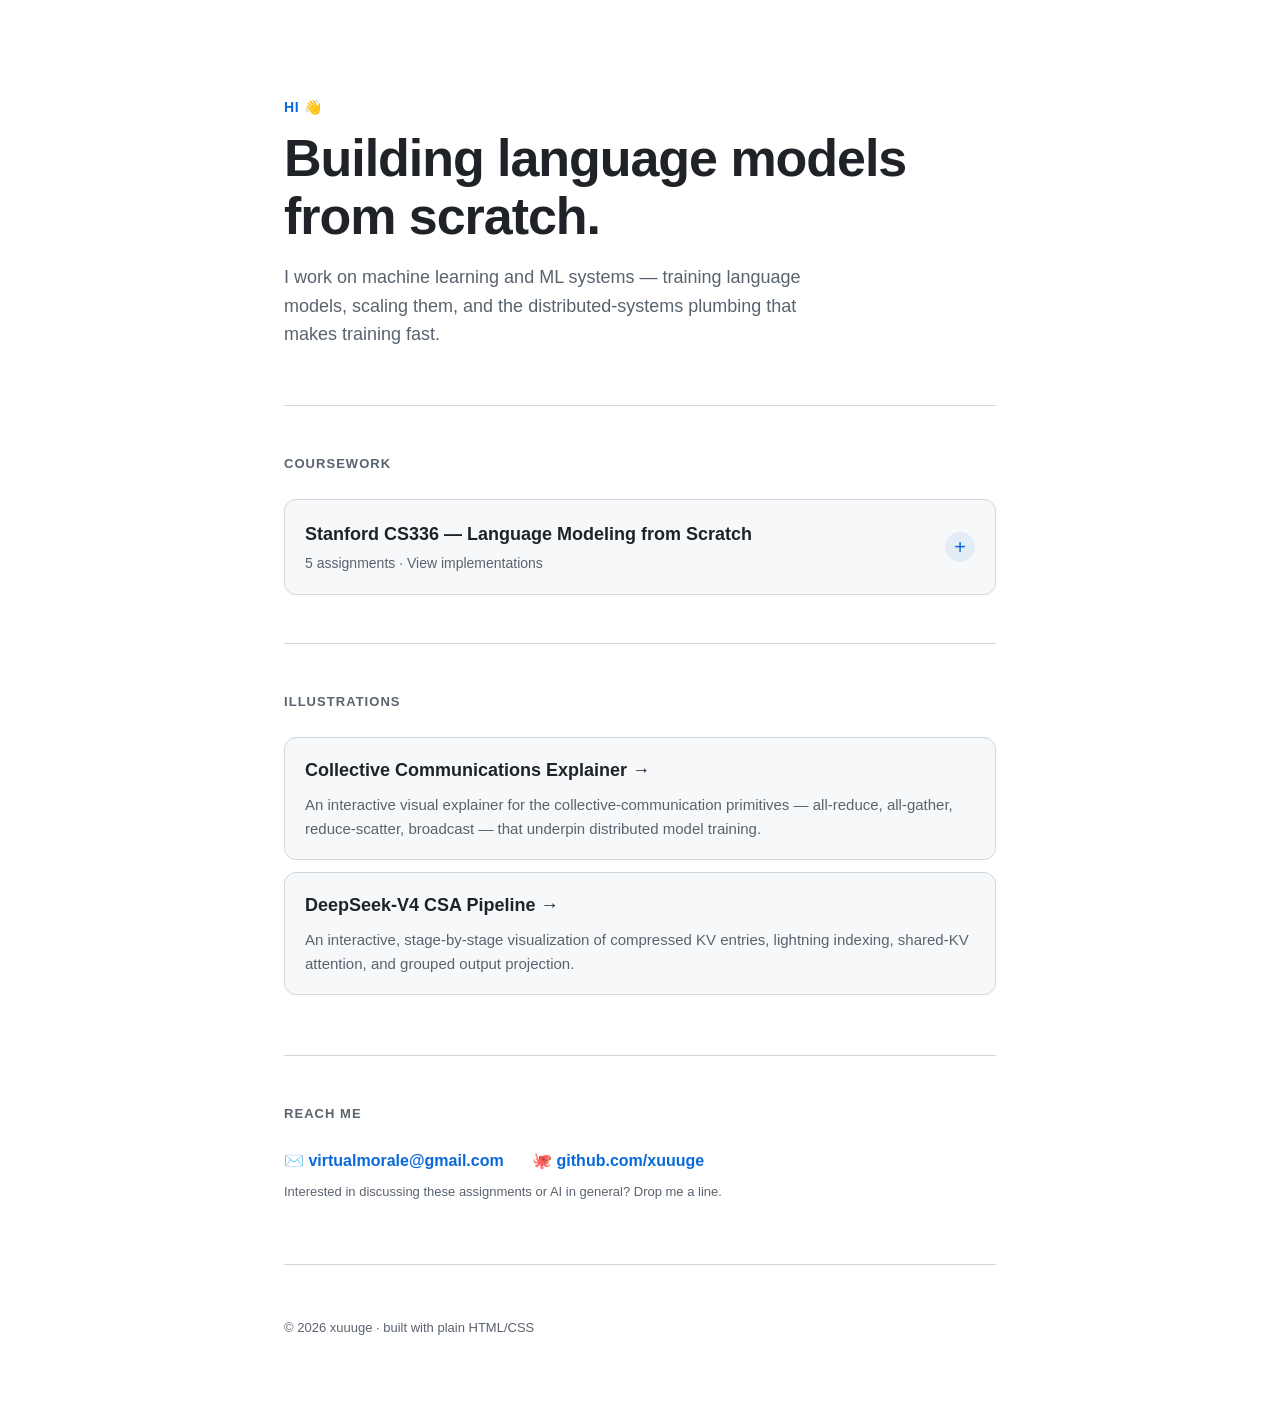
==== index.html @ 90b99996 "Collapse CS336 coursework and rename illustrations" ====
<!DOCTYPE html>
<html lang="en">
<head>
<meta charset="UTF-8" />
<meta name="viewport" content="width=device-width, initial-scale=1.0" />
<title>xuuuge</title>
<meta name="description" content="Machine learning and ML systems — language models from scratch, scaling, and distributed training." />
<style>
  :root {
    --bg: #0d1117;
    --bg-card: #161b22;
    --border: #30363d;
    --text: #e6edf3;
    --muted: #9198a1;
    --accent: #58a6ff;
    --accent-soft: rgba(88,166,255,0.12);
    --tag: #1f6feb;
  }
  @media (prefers-color-scheme: light) {
    :root {
      --bg: #ffffff;
      --bg-card: #f6f8fa;
      --border: #d0d7de;
      --text: #1f2328;
      --muted: #59636e;
      --accent: #0969da;
      --accent-soft: rgba(9,105,218,0.08);
      --tag: #0969da;
    }
  }
  * { box-sizing: border-box; }
  html { scroll-behavior: smooth; }
  body {
    margin: 0;
    background: var(--bg);
    color: var(--text);
    font-family: -apple-system, BlinkMacSystemFont, "Segoe UI", Helvetica, Arial, sans-serif;
    line-height: 1.6;
    -webkit-font-smoothing: antialiased;
  }
  .wrap { max-width: 760px; margin: 0 auto; padding: 0 24px; }

  header {
    padding: 96px 0 56px;
    border-bottom: 1px solid var(--border);
  }
  .hi { font-size: 14px; color: var(--accent); font-weight: 600; letter-spacing: .04em; text-transform: uppercase; margin: 0 0 12px; }
  h1 { font-size: clamp(34px, 6vw, 52px); line-height: 1.1; margin: 0 0 18px; font-weight: 800; letter-spacing: -0.02em; }
  .lede { font-size: 18px; color: var(--muted); margin: 0; max-width: 56ch; }

  section { padding: 48px 0; border-bottom: 1px solid var(--border); }
  h2 { font-size: 13px; text-transform: uppercase; letter-spacing: .08em; color: var(--muted); margin: 0 0 24px; font-weight: 700; }

  .note { color: var(--muted); font-size: 15px; margin: -8px 0 24px; }

  .card {
    display: block;
    text-decoration: none;
    color: inherit;
    background: var(--bg-card);
    border: 1px solid var(--border);
    border-radius: 12px;
    padding: 18px 20px;
    margin-bottom: 12px;
    transition: border-color .15s ease, transform .15s ease;
  }
  .card:hover { border-color: var(--accent); transform: translateY(-2px); }
  .card-top { display: flex; align-items: baseline; gap: 10px; flex-wrap: wrap; }
  .card-title { font-weight: 700; font-size: 17px; }
  .num { color: var(--accent); font-variant-numeric: tabular-nums; font-weight: 800; }
  .topics { color: var(--text); font-size: 14px; margin: 6px 0 0; }
  .status { color: var(--muted); font-size: 13px; margin: 8px 0 0; }
  .status b { color: var(--text); font-weight: 600; }

  .course {
    background: var(--bg-card);
    border: 1px solid var(--border);
    border-radius: 12px;
    overflow: hidden;
    transition: border-color .15s ease;
  }
  .course:hover,
  .course[open] { border-color: var(--accent); }
  .course summary {
    display: flex;
    align-items: center;
    gap: 16px;
    padding: 20px;
    cursor: pointer;
    list-style: none;
    user-select: none;
  }
  .course summary::-webkit-details-marker { display: none; }
  .course-summary { flex: 1; min-width: 0; }
  .course-title { display: block; font-size: 18px; font-weight: 700; }
  .course-meta { display: block; color: var(--muted); font-size: 14px; margin-top: 3px; }
  .course-toggle {
    width: 30px;
    height: 30px;
    display: grid;
    place-items: center;
    flex: 0 0 auto;
    color: var(--accent);
    background: var(--accent-soft);
    border-radius: 50%;
    font-size: 20px;
    line-height: 1;
    transition: transform .2s ease;
  }
  .course[open] .course-toggle { transform: rotate(45deg); }
  .course-content {
    padding: 0 20px 20px;
    border-top: 1px solid var(--border);
  }
  .course .note { margin: 16px 0; }
  .assignment {
    display: grid;
    grid-template-columns: 28px minmax(0, 1fr) auto;
    align-items: center;
    gap: 12px;
    padding: 14px 0;
    color: inherit;
    text-decoration: none;
    border-top: 1px solid var(--border);
  }
  .assignment:hover .assignment-title { color: var(--accent); }
  .assignment-copy { min-width: 0; }
  .assignment-title { font-weight: 700; transition: color .15s ease; }
  .assignment .topics,
  .assignment .status { display: block; }
  .assignment .topics { color: var(--muted); margin-top: 2px; }
  .assignment-arrow { color: var(--accent); font-size: 18px; }

  .project .card-title { font-size: 18px; }
  .project p { margin: 8px 0 0; color: var(--muted); font-size: 15px; }

  .contact a {
    display: inline-flex; align-items: center; gap: 8px;
    color: var(--accent); text-decoration: none; font-weight: 600;
    margin-right: 24px;
  }
  .contact a:hover { text-decoration: underline; }

  footer { padding: 40px 0 64px; color: var(--muted); font-size: 13px; }
  .disclaimer { font-size: 13px; color: var(--muted); margin-top: 8px; }

  @media (max-width: 520px) {
    .course summary { padding: 18px; }
    .course-content { padding: 0 18px 18px; }
    .assignment { grid-template-columns: 24px minmax(0, 1fr) auto; gap: 10px; }
  }
</style>
</head>
<body>
  <div class="wrap">

    <header>
      <p class="hi">Hi 👋</p>
      <h1>Building language models from scratch.</h1>
      <p class="lede">I work on machine learning and ML systems — training language models, scaling them, and the distributed-systems plumbing that makes training fast.</p>
    </header>

    <section>
      <h2>Coursework</h2>
      <details class="course">
        <summary>
          <span class="course-summary">
            <span class="course-title">Stanford CS336 — Language Modeling from Scratch</span>
            <span class="course-meta">5 assignments · View implementations</span>
          </span>
          <span class="course-toggle" aria-hidden="true">+</span>
        </summary>

        <div class="course-content">
          <p class="note">My implementations. Each repo opens with a note on authorship; some parts are unfinished due to GPU (B200) constraints. Please don't copy/paste these for coursework — happy to discuss the ideas though.</p>

          <a class="assignment" href="https://github.com/xuuuge/cs336">
            <span class="num">01</span>
            <span class="assignment-copy">
              <span class="assignment-title">Basics</span>
              <span class="topics">BPE tokenizer, Transformer LM, training loop &amp; optimizer from scratch.</span>
              <span class="status"><b>Status:</b> Leaderboard / B200 training not done.</span>
            </span>
            <span class="assignment-arrow" aria-hidden="true">→</span>
          </a>

          <a class="assignment" href="https://github.com/xuuuge/assignment2-systems">
            <span class="num">02</span>
            <span class="assignment-copy">
              <span class="assignment-title">Systems</span>
              <span class="topics">Profiling, Triton / FlashAttention, distributed training, FSDP.</span>
              <span class="status"><b>Status:</b> Memory analysis on small models only; B200 work (FSDP, FlashAttention, etc.) skipped.</span>
            </span>
            <span class="assignment-arrow" aria-hidden="true">→</span>
          </a>

          <a class="assignment" href="https://github.com/xuuuge/assignment3-scaling">
            <span class="num">03</span>
            <span class="assignment-copy">
              <span class="assignment-title">Scaling</span>
              <span class="topics">Scaling laws and compute-optimal model design.</span>
              <span class="status"><b>Status:</b> Plan laid out; scaling law not verified due to B200 constraints.</span>
            </span>
            <span class="assignment-arrow" aria-hidden="true">→</span>
          </a>

          <a class="assignment" href="https://github.com/xuuuge/assignment4-data">
            <span class="num">04</span>
            <span class="assignment-copy">
              <span class="assignment-title">Data</span>
              <span class="topics">Data filtering, quality classification, deduplication.</span>
              <span class="status"><b>Status:</b> Model not trained on B200.</span>
            </span>
            <span class="assignment-arrow" aria-hidden="true">→</span>
          </a>

          <a class="assignment" href="https://github.com/xuuuge/assignment5-alignment">
            <span class="num">05</span>
            <span class="assignment-copy">
              <span class="assignment-title">Alignment</span>
              <span class="topics">SFT, DPO / GRPO, RLHF.</span>
              <span class="status"><b>Status:</b> GRPO, etc. not run on B200.</span>
            </span>
            <span class="assignment-arrow" aria-hidden="true">→</span>
          </a>
        </div>
      </details>
    </section>

    <section class="project">
      <h2>Illustrations</h2>
      <a class="card" href="https://xuuuge.github.io/collective-comms-explainer/">
        <div class="card-top"><span class="card-title">Collective Communications Explainer →</span></div>
        <p>An interactive visual explainer for the collective-communication primitives — all-reduce, all-gather, reduce-scatter, broadcast — that underpin distributed model training.</p>
      </a>
      <a class="card" href="https://xuuuge.github.io/collective-comms-explainer/csa-pipeline.html">
        <div class="card-top"><span class="card-title">DeepSeek-V4 CSA Pipeline →</span></div>
        <p>An interactive, stage-by-stage visualization of compressed KV entries, lightning indexing, shared-KV attention, and grouped output projection.</p>
      </a>
    </section>

    <section class="contact">
      <h2>Reach me</h2>
      <a href="mailto:virtualmorale@gmail.com">✉️ virtualmorale@gmail.com</a>
      <a href="https://github.com/xuuuge">🐙 github.com/xuuuge</a>
      <p class="disclaimer">Interested in discussing these assignments or AI in general? Drop me a line.</p>
    </section>

    <footer>
      <p>© <span id="y"></span> xuuuge · built with plain HTML/CSS</p>
    </footer>

  </div>
  <script>document.getElementById('y').textContent = new Date().getFullYear();</script>
</body>
</html>
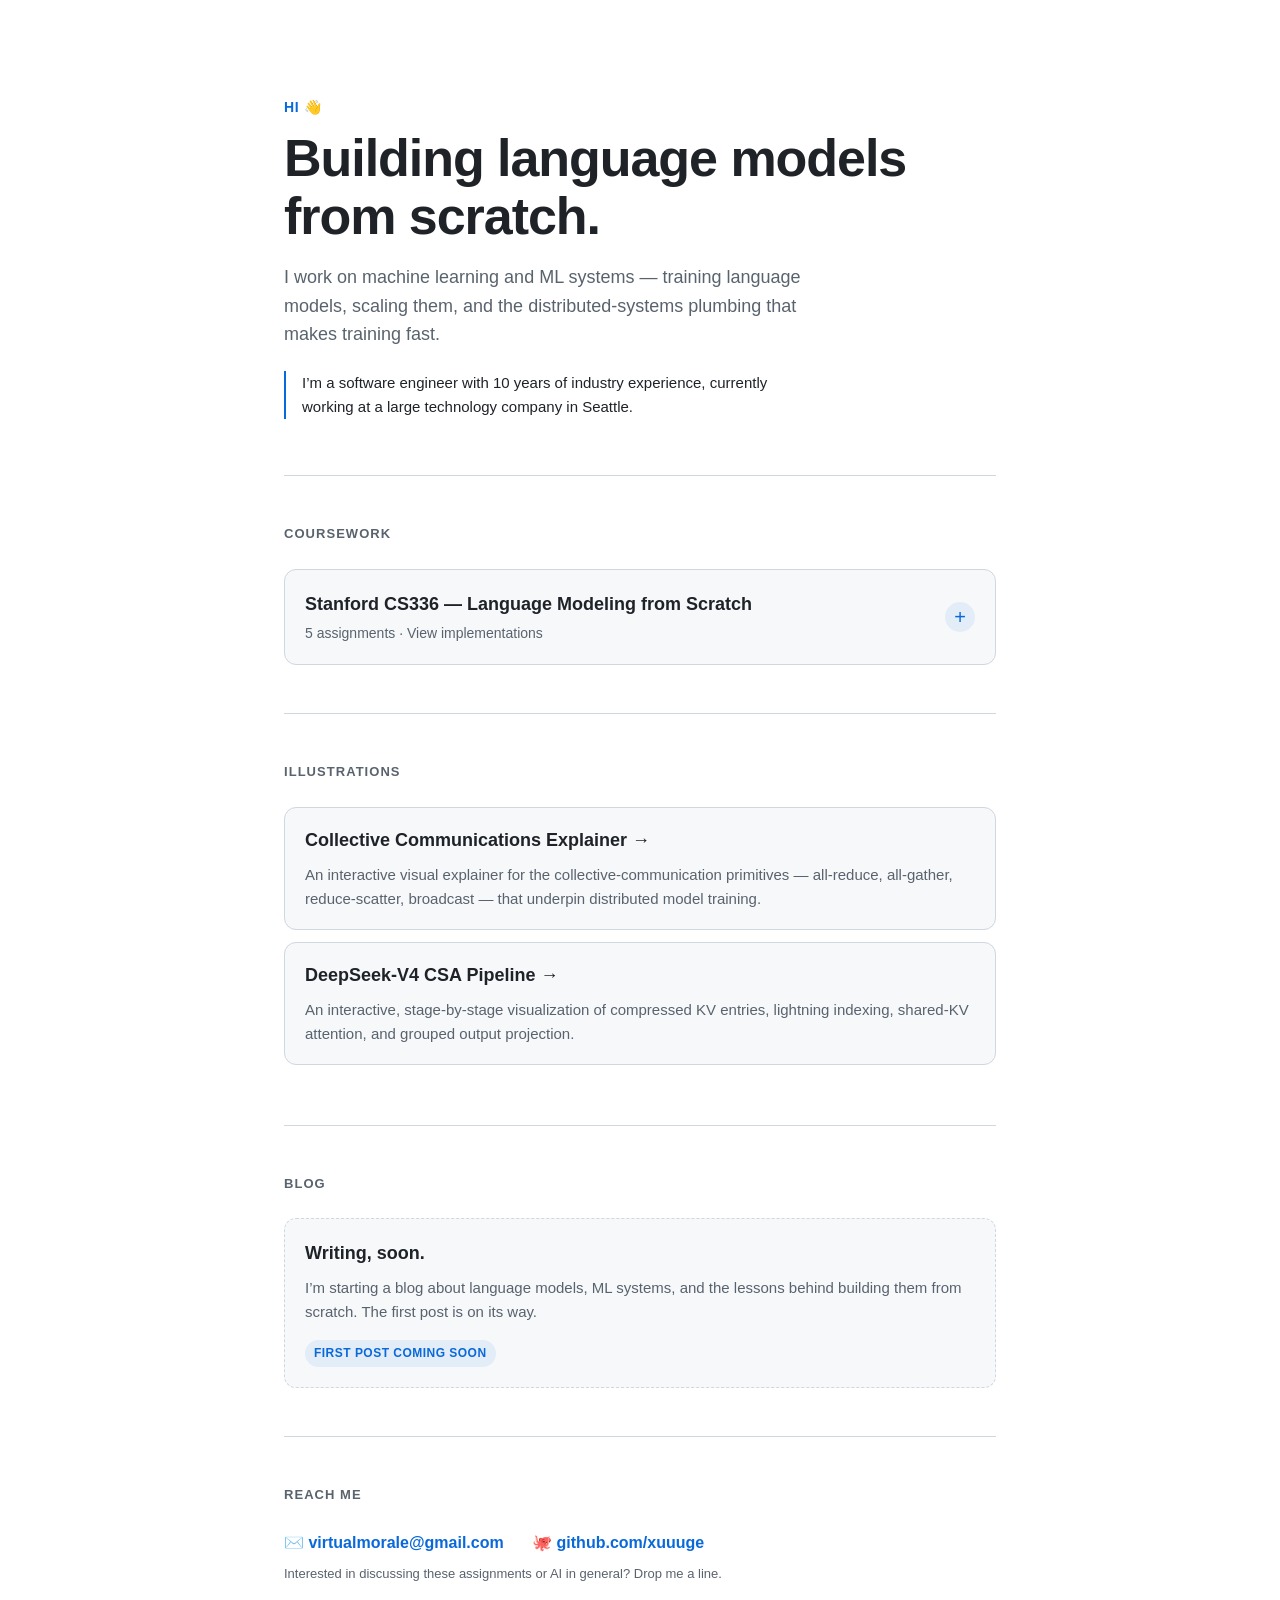
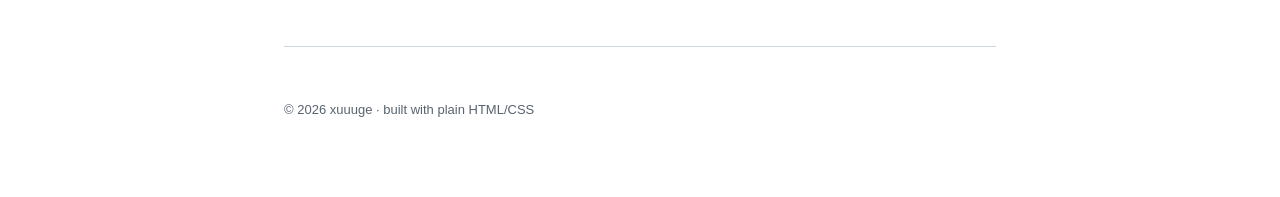
==== commit 9050c701: "Add professional bio and blog preview" ====
--- a/index.html
+++ b/index.html
@@ -47,6 +47,14 @@
   .hi { font-size: 14px; color: var(--accent); font-weight: 600; letter-spacing: .04em; text-transform: uppercase; margin: 0 0 12px; }
   h1 { font-size: clamp(34px, 6vw, 52px); line-height: 1.1; margin: 0 0 18px; font-weight: 800; letter-spacing: -0.02em; }
   .lede { font-size: 18px; color: var(--muted); margin: 0; max-width: 56ch; }
+  .bio {
+    margin: 22px 0 0;
+    padding-left: 16px;
+    max-width: 58ch;
+    color: var(--text);
+    font-size: 15px;
+    border-left: 2px solid var(--accent);
+  }
 
   section { padding: 48px 0; border-bottom: 1px solid var(--border); }
   h2 { font-size: 13px; text-transform: uppercase; letter-spacing: .08em; color: var(--muted); margin: 0 0 24px; font-weight: 700; }
@@ -134,6 +142,27 @@
   .project .card-title { font-size: 18px; }
   .project p { margin: 8px 0 0; color: var(--muted); font-size: 15px; }
 
+  .blog-preview {
+    background: var(--bg-card);
+    border: 1px dashed var(--border);
+    border-radius: 12px;
+    padding: 20px;
+  }
+  .blog-preview h3 { margin: 0; font-size: 18px; }
+  .blog-preview p { margin: 8px 0 0; color: var(--muted); font-size: 15px; }
+  .coming-soon {
+    display: inline-block;
+    margin-top: 16px;
+    padding: 4px 9px;
+    color: var(--accent);
+    background: var(--accent-soft);
+    border-radius: 999px;
+    font-size: 12px;
+    font-weight: 700;
+    letter-spacing: .04em;
+    text-transform: uppercase;
+  }
+
   .contact a {
     display: inline-flex; align-items: center; gap: 8px;
     color: var(--accent); text-decoration: none; font-weight: 600;
@@ -158,6 +187,7 @@
       <p class="hi">Hi 👋</p>
       <h1>Building language models from scratch.</h1>
       <p class="lede">I work on machine learning and ML systems — training language models, scaling them, and the distributed-systems plumbing that makes training fast.</p>
+      <p class="bio">I’m a software engineer with 10 years of industry experience, currently working at a large technology company in Seattle.</p>
     </header>
 
     <section>
@@ -239,6 +269,15 @@
       </a>
     </section>
 
+    <section>
+      <h2>Blog</h2>
+      <article class="blog-preview">
+        <h3>Writing, soon.</h3>
+        <p>I’m starting a blog about language models, ML systems, and the lessons behind building them from scratch. The first post is on its way.</p>
+        <span class="coming-soon">First post coming soon</span>
+      </article>
+    </section>
+
     <section class="contact">
       <h2>Reach me</h2>
       <a href="mailto:virtualmorale@gmail.com">✉️ virtualmorale@gmail.com</a>
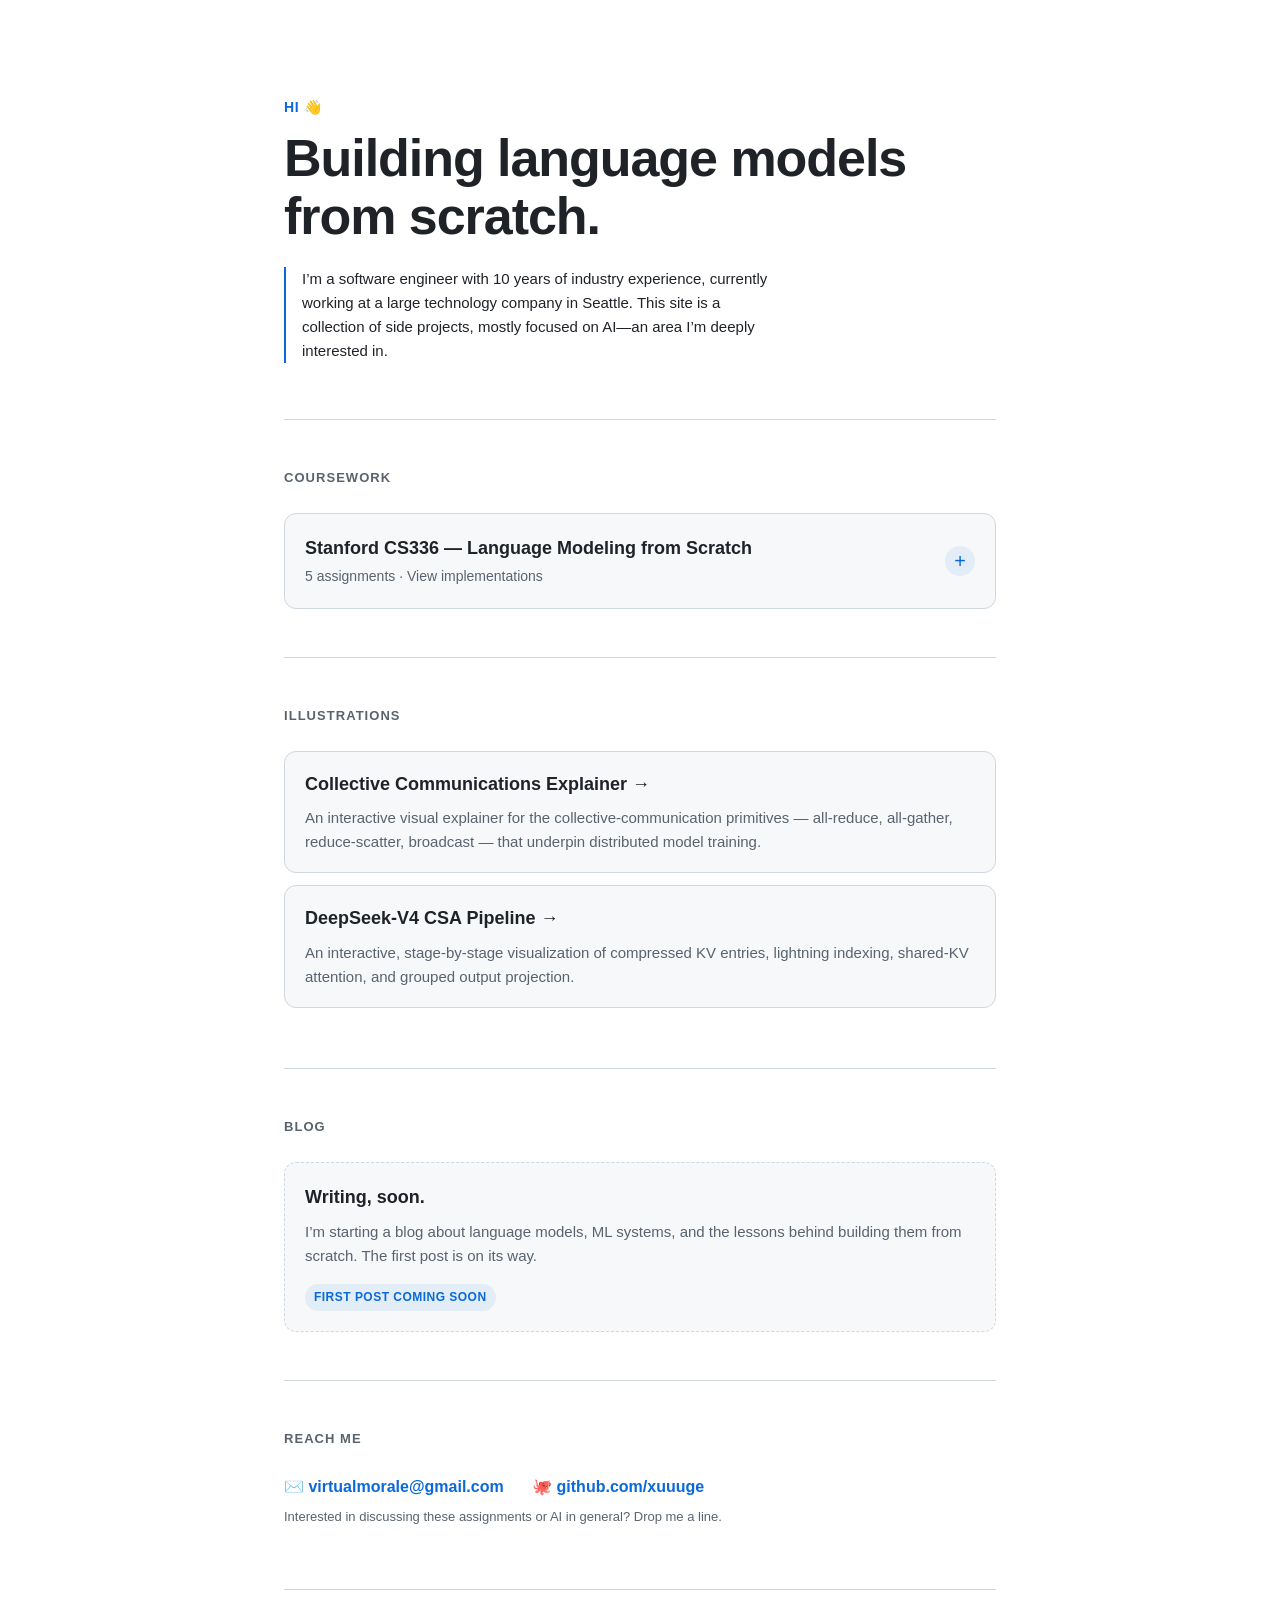
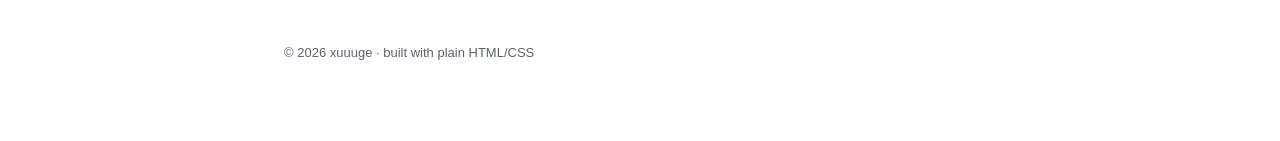
==== commit 4b674d06: "Refine portfolio introduction" ====
--- a/index.html
+++ b/index.html
@@ -46,7 +46,6 @@
   }
   .hi { font-size: 14px; color: var(--accent); font-weight: 600; letter-spacing: .04em; text-transform: uppercase; margin: 0 0 12px; }
   h1 { font-size: clamp(34px, 6vw, 52px); line-height: 1.1; margin: 0 0 18px; font-weight: 800; letter-spacing: -0.02em; }
-  .lede { font-size: 18px; color: var(--muted); margin: 0; max-width: 56ch; }
   .bio {
     margin: 22px 0 0;
     padding-left: 16px;
@@ -186,8 +185,7 @@
     <header>
       <p class="hi">Hi 👋</p>
       <h1>Building language models from scratch.</h1>
-      <p class="lede">I work on machine learning and ML systems — training language models, scaling them, and the distributed-systems plumbing that makes training fast.</p>
-      <p class="bio">I’m a software engineer with 10 years of industry experience, currently working at a large technology company in Seattle.</p>
+      <p class="bio">I’m a software engineer with 10 years of industry experience, currently working at a large technology company in Seattle. This site is a collection of side projects, mostly focused on AI—an area I’m deeply interested in.</p>
     </header>
 
     <section>
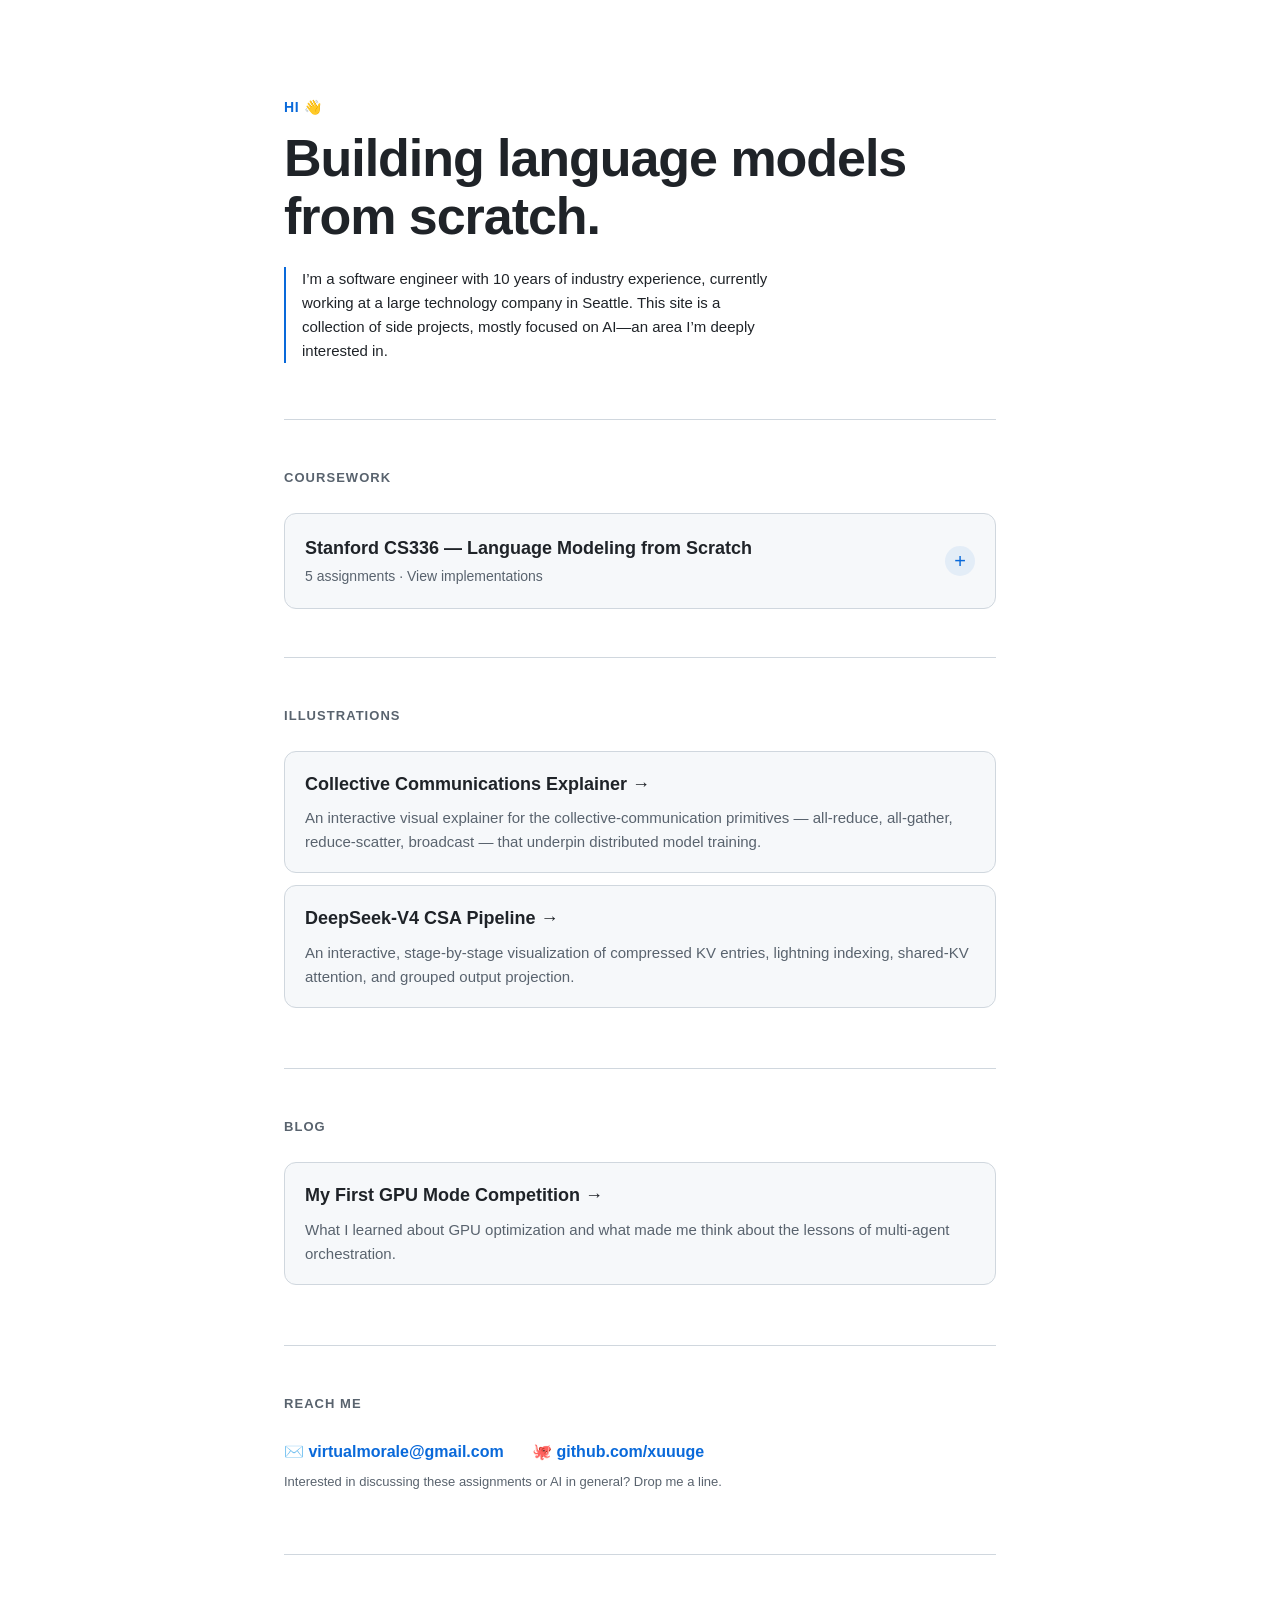
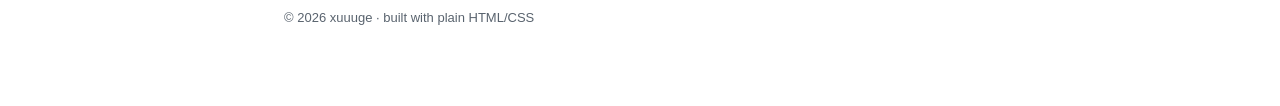
==== commit f5864522: "Publish first GPU Mode competition post" ====
--- a/index.html
+++ b/index.html
@@ -138,29 +138,10 @@
   .assignment .topics { color: var(--muted); margin-top: 2px; }
   .assignment-arrow { color: var(--accent); font-size: 18px; }
 
-  .project .card-title { font-size: 18px; }
-  .project p { margin: 8px 0 0; color: var(--muted); font-size: 15px; }
-
-  .blog-preview {
-    background: var(--bg-card);
-    border: 1px dashed var(--border);
-    border-radius: 12px;
-    padding: 20px;
-  }
-  .blog-preview h3 { margin: 0; font-size: 18px; }
-  .blog-preview p { margin: 8px 0 0; color: var(--muted); font-size: 15px; }
-  .coming-soon {
-    display: inline-block;
-    margin-top: 16px;
-    padding: 4px 9px;
-    color: var(--accent);
-    background: var(--accent-soft);
-    border-radius: 999px;
-    font-size: 12px;
-    font-weight: 700;
-    letter-spacing: .04em;
-    text-transform: uppercase;
-  }
+  .project .card-title,
+  .blog .card-title { font-size: 18px; }
+  .project p,
+  .blog p { margin: 8px 0 0; color: var(--muted); font-size: 15px; }
 
   .contact a {
     display: inline-flex; align-items: center; gap: 8px;
@@ -267,13 +248,12 @@
       </a>
     </section>
 
-    <section>
+    <section class="blog">
       <h2>Blog</h2>
-      <article class="blog-preview">
-        <h3>Writing, soon.</h3>
-        <p>I’m starting a blog about language models, ML systems, and the lessons behind building them from scratch. The first post is on its way.</p>
-        <span class="coming-soon">First post coming soon</span>
-      </article>
+      <a class="card" href="./gpu-mode-first-competition.html">
+        <div class="card-top"><span class="card-title">My First GPU Mode Competition →</span></div>
+        <p>What I learned about GPU optimization and what made me think about the lessons of multi-agent orchestration.</p>
+      </a>
     </section>
 
     <section class="contact">
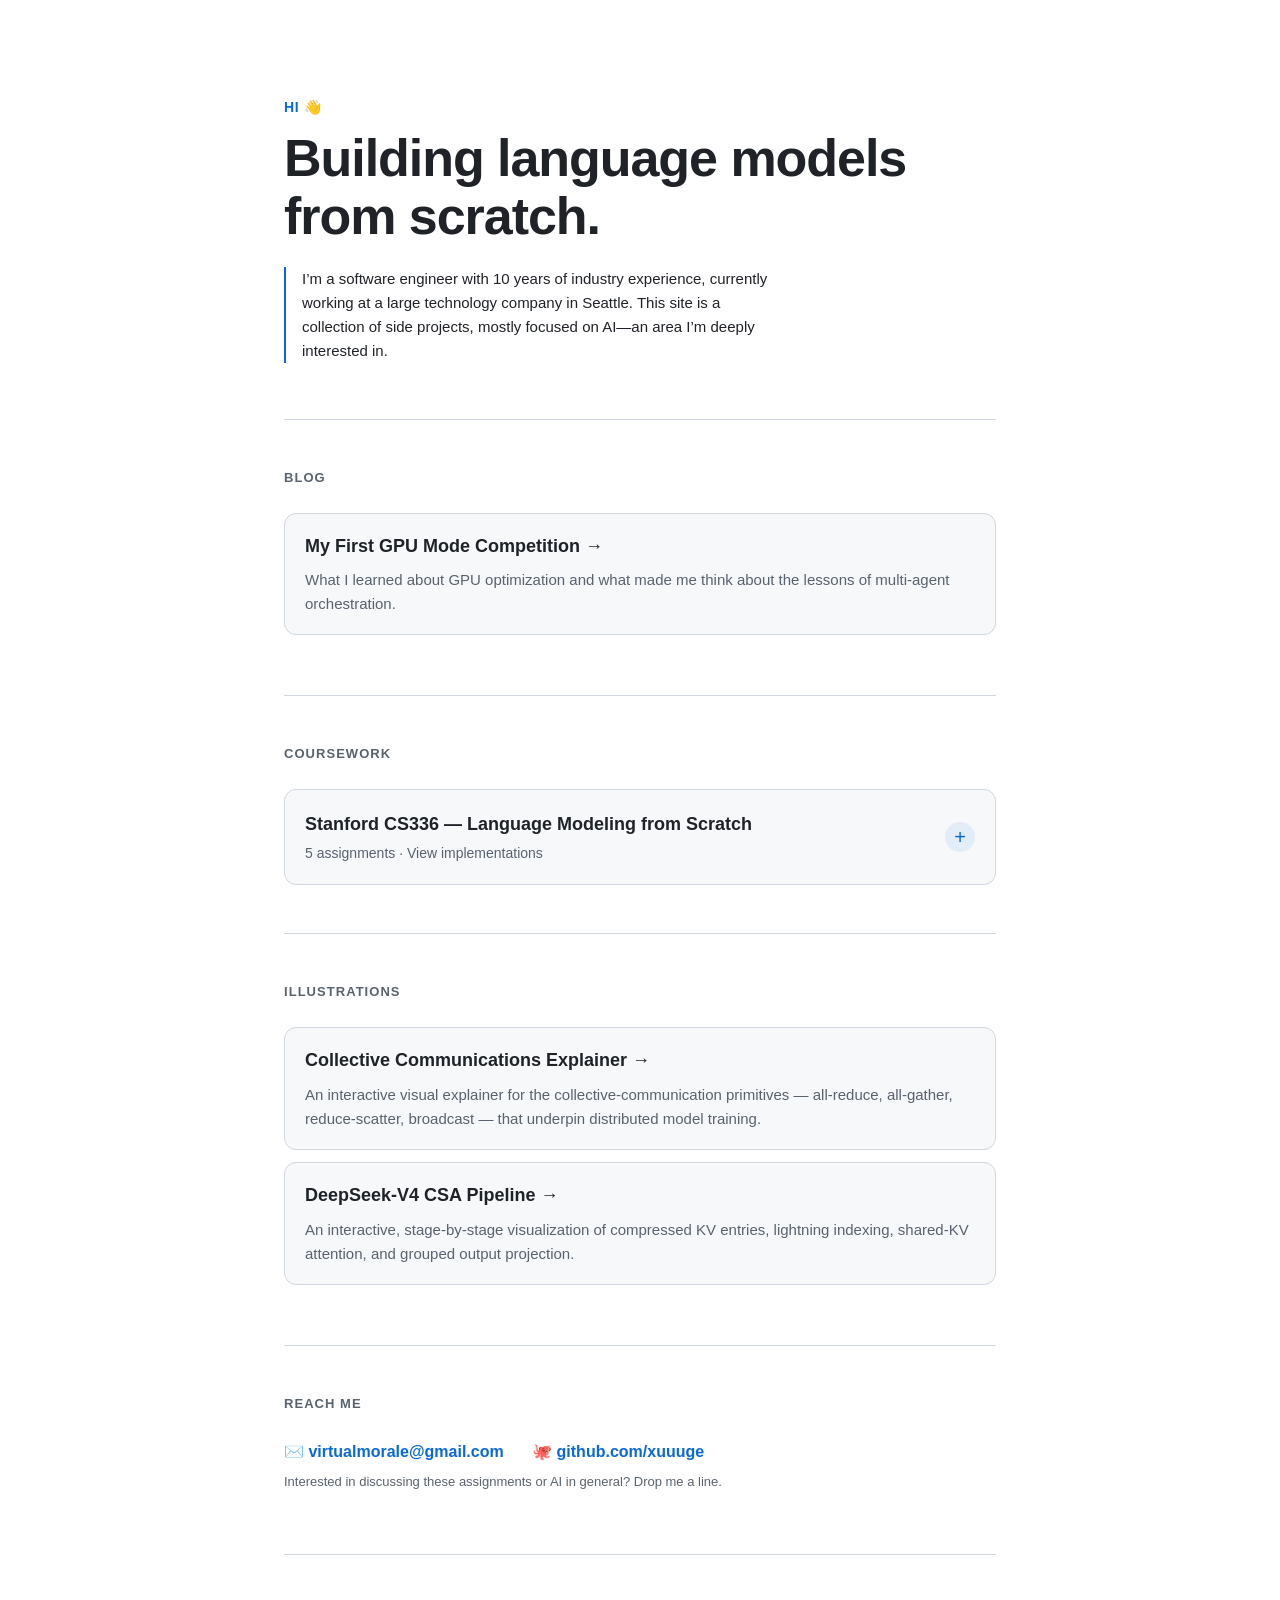
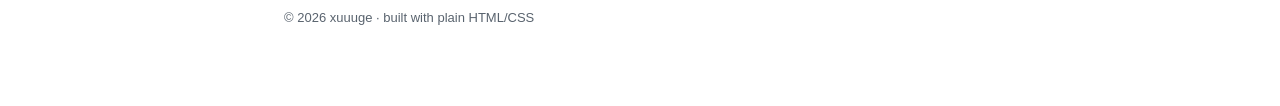
==== commit 214f467c: "Move blog to top of homepage" ====
--- a/index.html
+++ b/index.html
@@ -169,6 +169,14 @@
       <p class="bio">I’m a software engineer with 10 years of industry experience, currently working at a large technology company in Seattle. This site is a collection of side projects, mostly focused on AI—an area I’m deeply interested in.</p>
     </header>
 
+    <section class="blog">
+      <h2>Blog</h2>
+      <a class="card" href="./gpu-mode-first-competition.html">
+        <div class="card-top"><span class="card-title">My First GPU Mode Competition →</span></div>
+        <p>What I learned about GPU optimization and what made me think about the lessons of multi-agent orchestration.</p>
+      </a>
+    </section>
+
     <section>
       <h2>Coursework</h2>
       <details class="course">
@@ -248,14 +256,6 @@
       </a>
     </section>
 
-    <section class="blog">
-      <h2>Blog</h2>
-      <a class="card" href="./gpu-mode-first-competition.html">
-        <div class="card-top"><span class="card-title">My First GPU Mode Competition →</span></div>
-        <p>What I learned about GPU optimization and what made me think about the lessons of multi-agent orchestration.</p>
-      </a>
-    </section>
-
     <section class="contact">
       <h2>Reach me</h2>
       <a href="mailto:virtualmorale@gmail.com">✉️ virtualmorale@gmail.com</a>
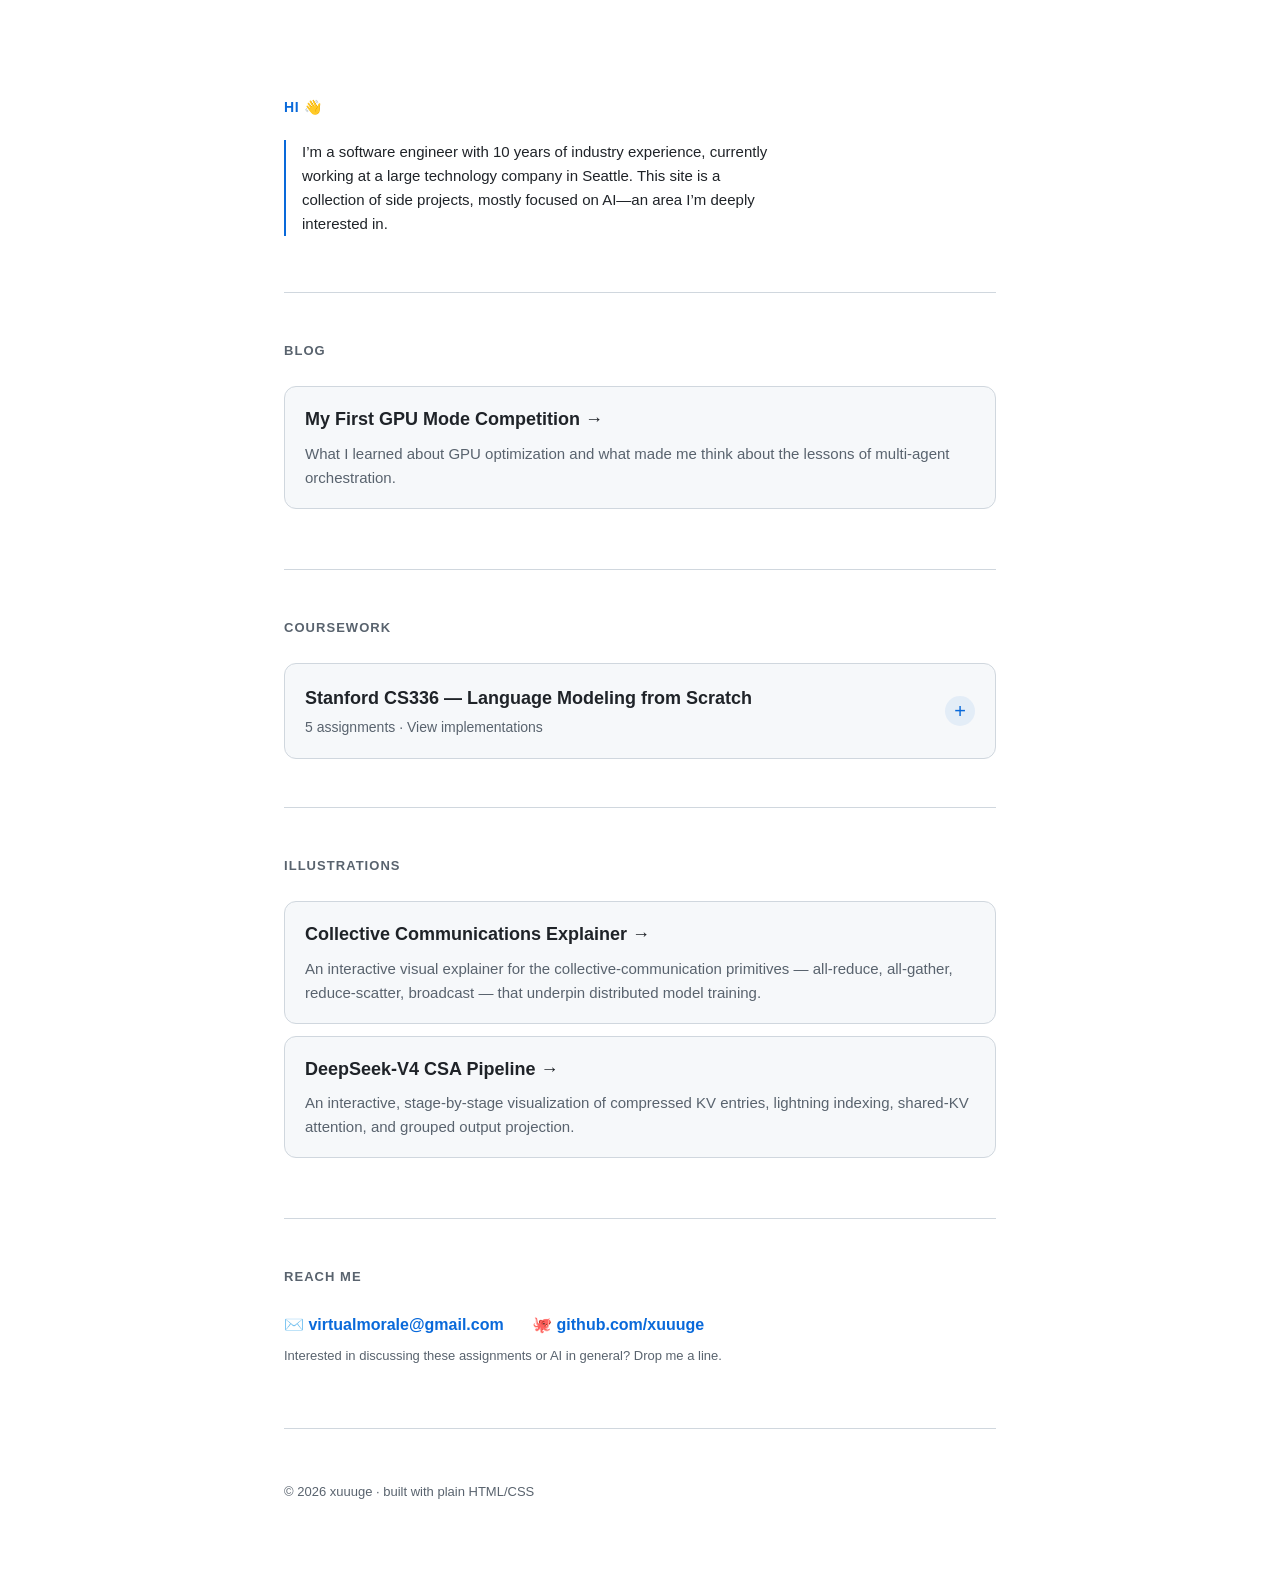
==== commit b7e391c9: "Remove homepage language model heading" ====
--- a/index.html
+++ b/index.html
@@ -165,7 +165,6 @@
 
     <header>
       <p class="hi">Hi 👋</p>
-      <h1>Building language models from scratch.</h1>
       <p class="bio">I’m a software engineer with 10 years of industry experience, currently working at a large technology company in Seattle. This site is a collection of side projects, mostly focused on AI—an area I’m deeply interested in.</p>
     </header>
 
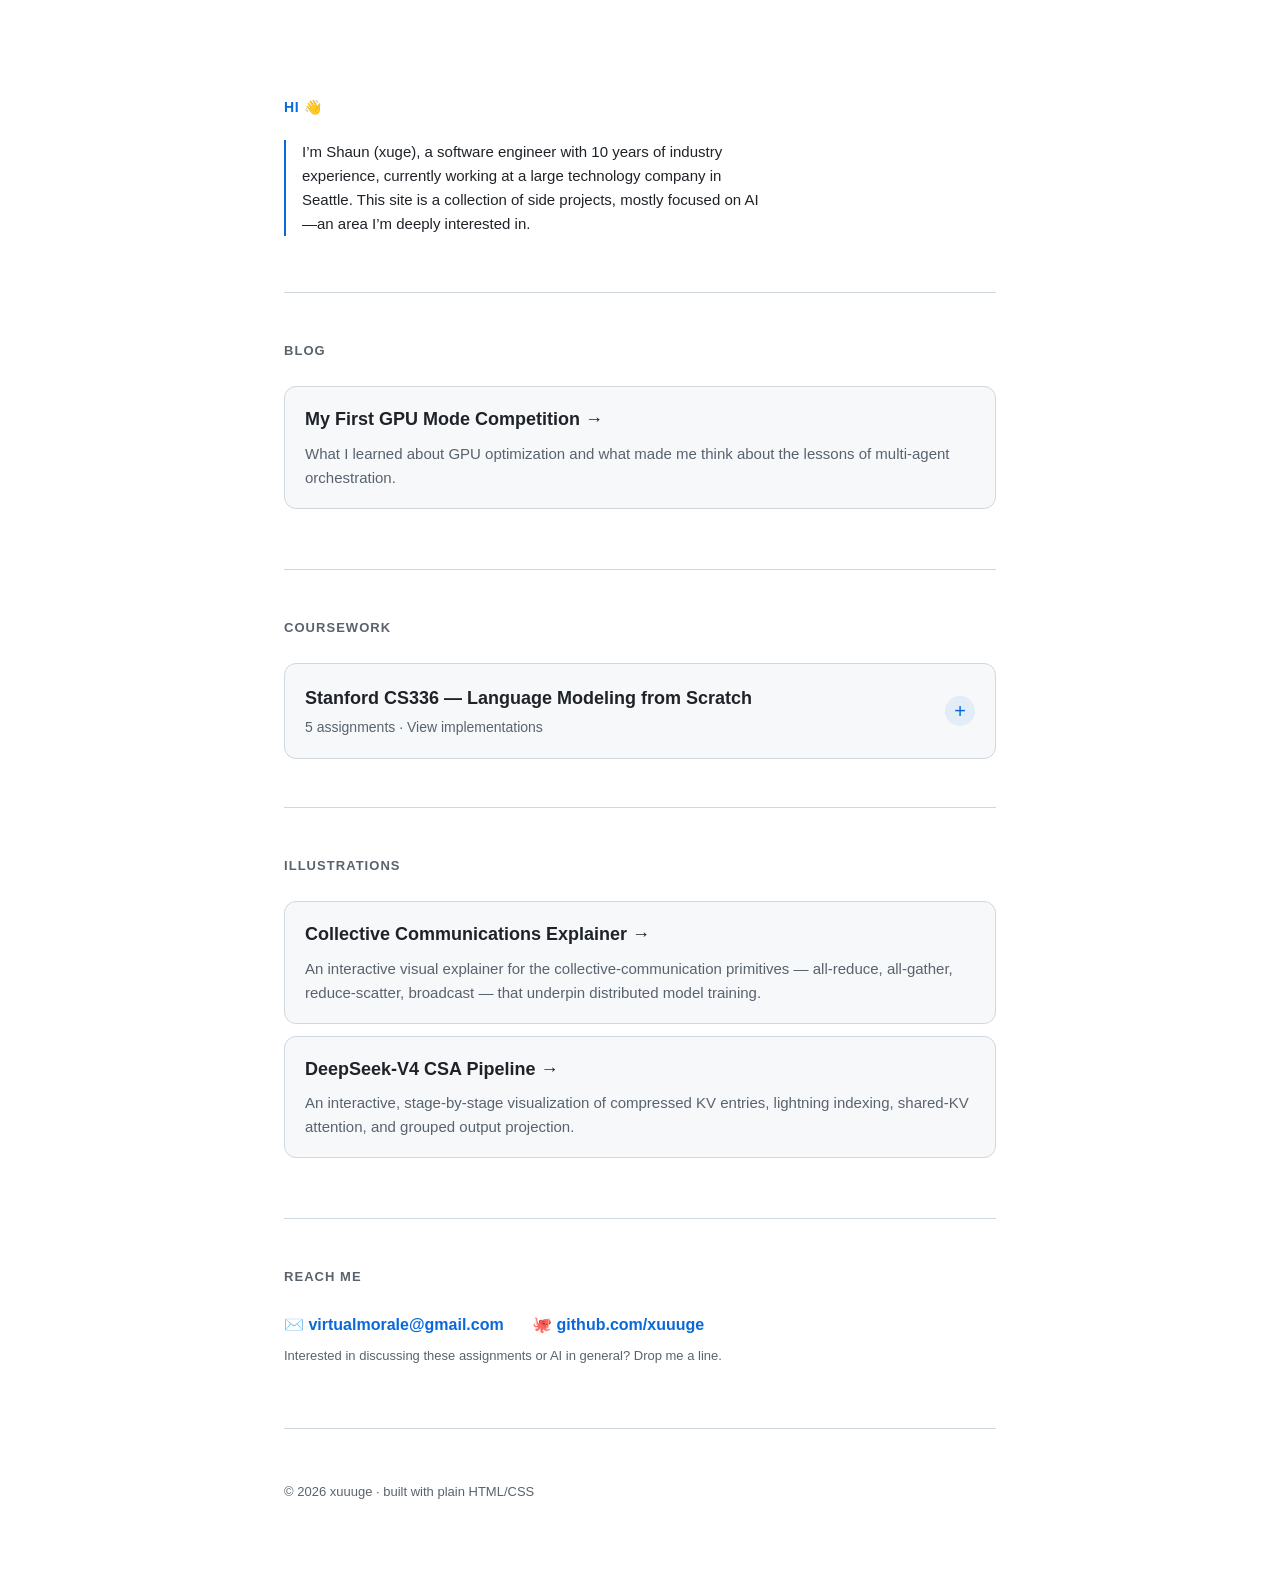
==== commit 36b6a2f4: "Update homepage introduction" ====
--- a/index.html
+++ b/index.html
@@ -4,7 +4,7 @@
 <meta charset="UTF-8" />
 <meta name="viewport" content="width=device-width, initial-scale=1.0" />
 <title>xuuuge</title>
-<meta name="description" content="Machine learning and ML systems — language models from scratch, scaling, and distributed training." />
+<meta name="description" content="Shaun (xuge)’s personal blog and side projects." />
 <style>
   :root {
     --bg: #0d1117;
@@ -165,7 +165,7 @@
 
     <header>
       <p class="hi">Hi 👋</p>
-      <p class="bio">I’m a software engineer with 10 years of industry experience, currently working at a large technology company in Seattle. This site is a collection of side projects, mostly focused on AI—an area I’m deeply interested in.</p>
+      <p class="bio">I’m Shaun (xuge), a software engineer with 10 years of industry experience, currently working at a large technology company in Seattle. This site is a collection of side projects, mostly focused on AI—an area I’m deeply interested in.</p>
     </header>
 
     <section class="blog">
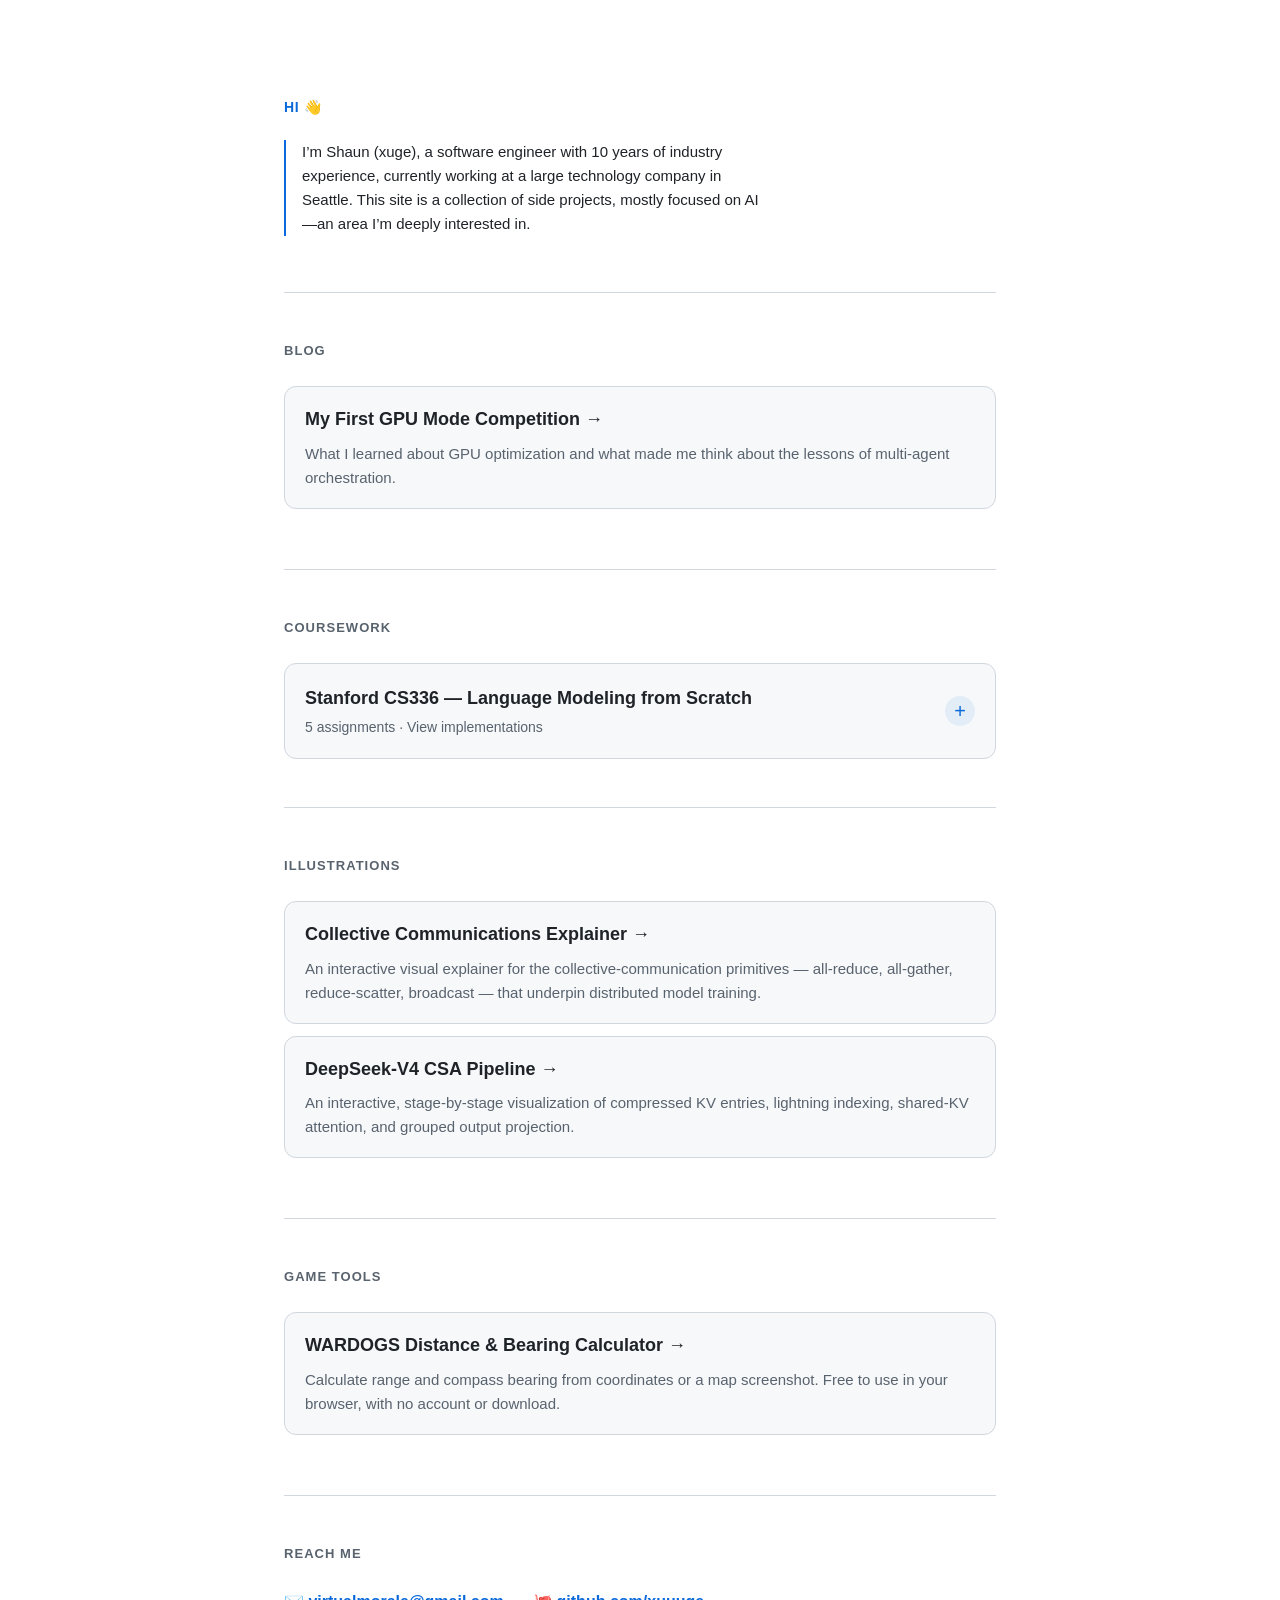
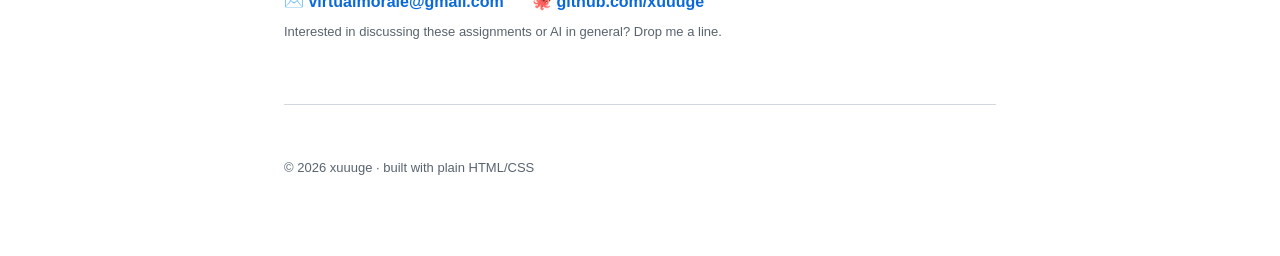
==== commit 44ad870e: "Add browser-based WARDOGS distance and bearing calculator" ====
--- a/index.html
+++ b/index.html
@@ -255,6 +255,14 @@
       </a>
     </section>
 
+    <section class="project">
+      <h2>Game tools</h2>
+      <a class="card" href="./wardogs/">
+        <div class="card-top"><span class="card-title">WARDOGS Distance &amp; Bearing Calculator →</span></div>
+        <p>Calculate range and compass bearing from coordinates or a map screenshot. Free to use in your browser, with no account or download.</p>
+      </a>
+    </section>
+
     <section class="contact">
       <h2>Reach me</h2>
       <a href="mailto:virtualmorale@gmail.com">✉️ virtualmorale@gmail.com</a>
